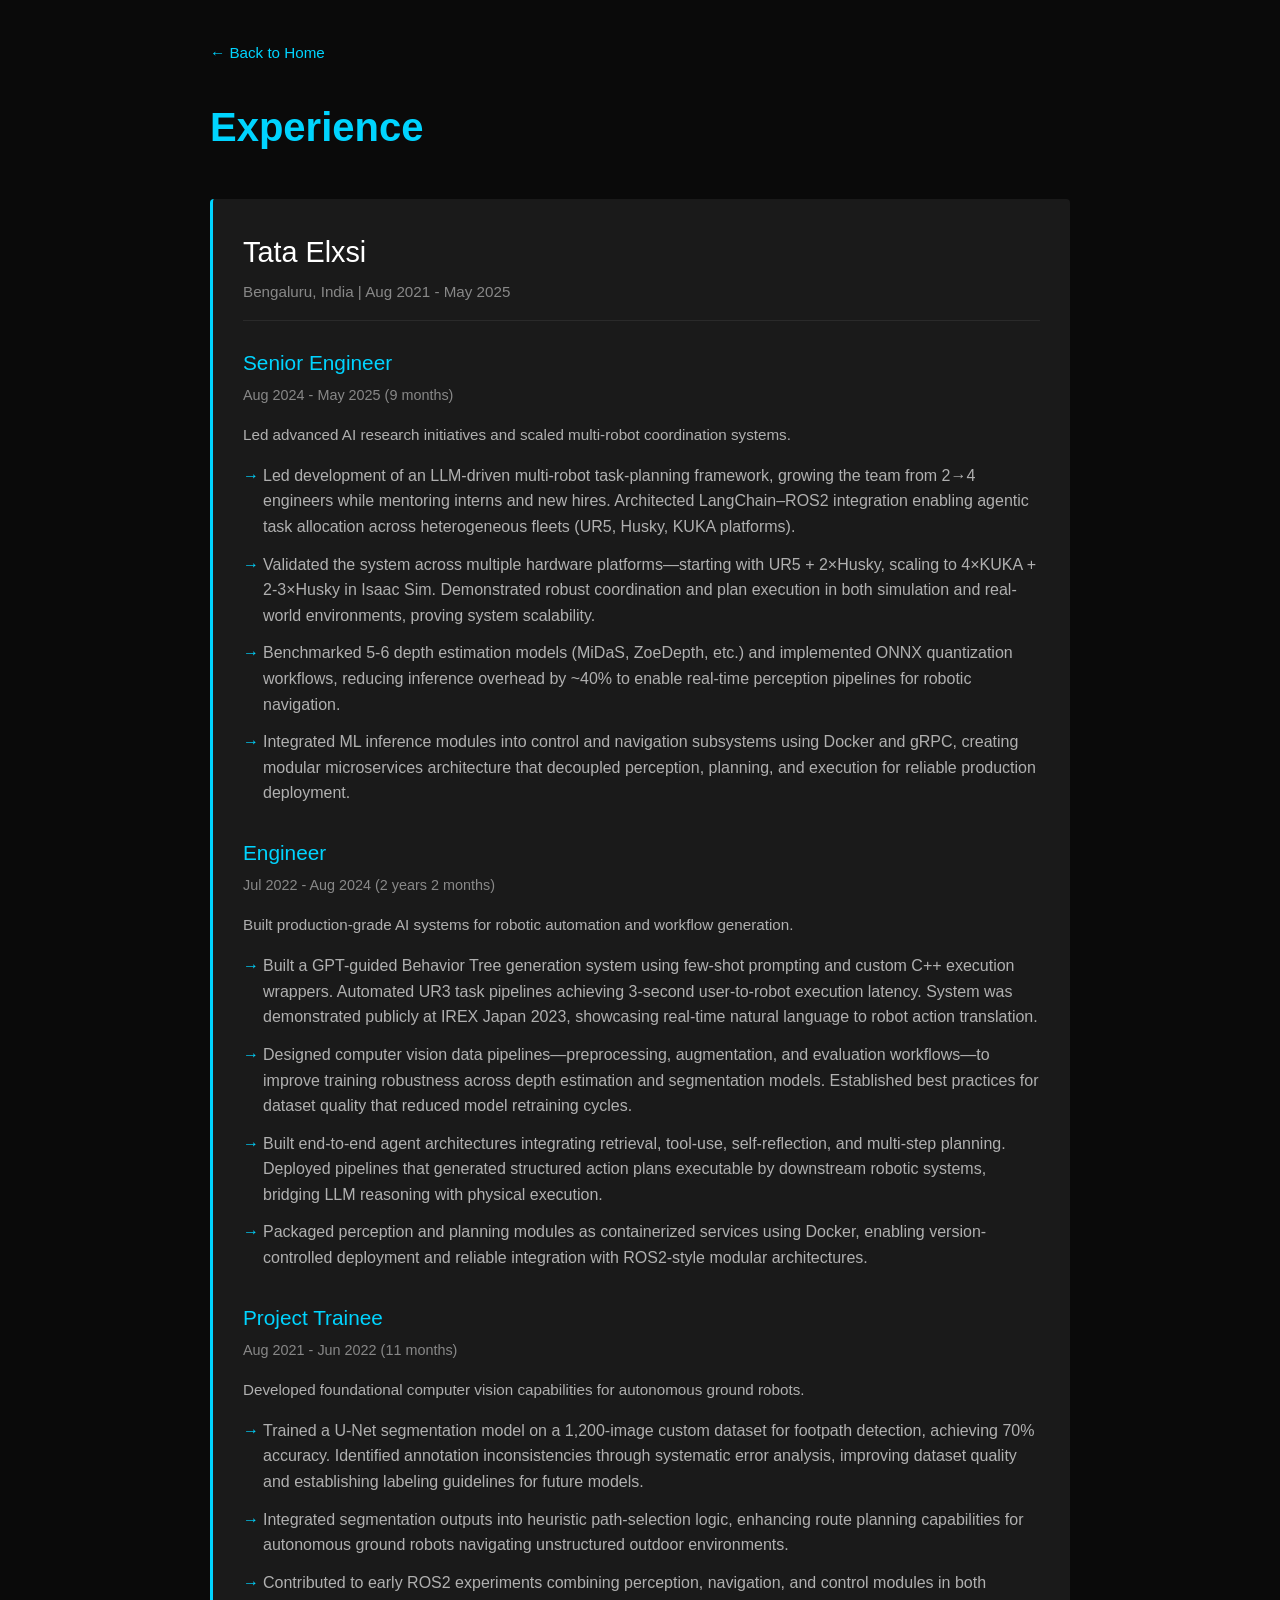
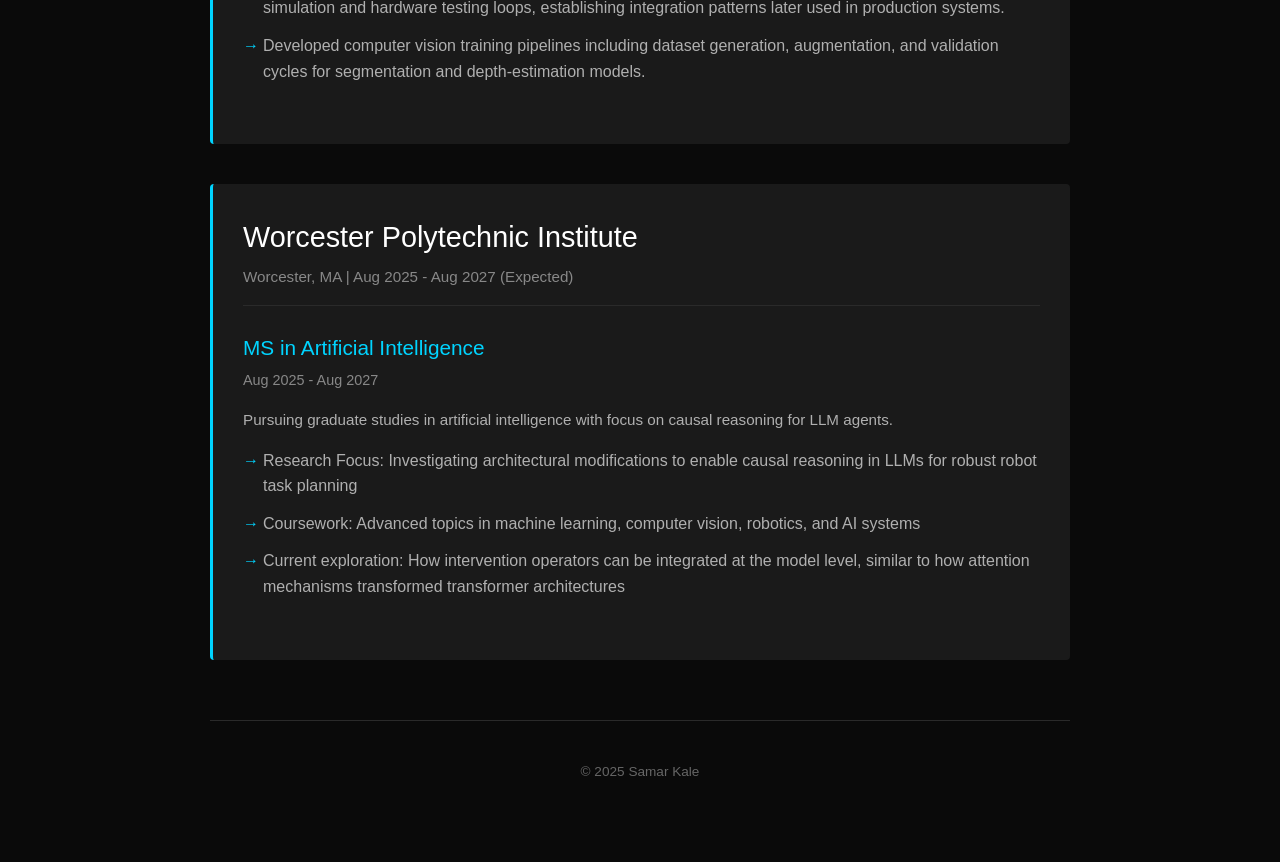
==== experience.html @ 2d6a4603 "init" ====
<!DOCTYPE html>
<html lang="en">
<head>
    <meta charset="UTF-8">
    <meta name="viewport" content="width=device-width, initial-scale=1.0">
    <title>Experience - Samar Kale</title>
    <style>
        * {
            margin: 0;
            padding: 0;
            box-sizing: border-box;
        }

        body {
            font-family: 'Inter', -apple-system, BlinkMacSystemFont, 'Segoe UI', sans-serif;
            background: #0a0a0a;
            color: #e0e0e0;
            line-height: 1.6;
        }

        .container {
            max-width: 900px;
            margin: 0 auto;
            padding: 40px 20px;
        }

        .back-link {
            color: #00d4ff;
            text-decoration: none;
            display: inline-block;
            margin-bottom: 30px;
            font-size: 0.95rem;
        }

        .back-link:hover {
            text-decoration: underline;
        }

        h1 {
            font-size: 2.5rem;
            color: #00d4ff;
            margin-bottom: 40px;
        }

        .experience-block {
            background: #1a1a1a;
            border-left: 3px solid #00d4ff;
            padding: 30px;
            margin-bottom: 40px;
            border-radius: 4px;
        }

        .company-header {
            margin-bottom: 25px;
            border-bottom: 1px solid #2a2a2a;
            padding-bottom: 15px;
        }

        .company-name {
            font-size: 1.8rem;
            color: #ffffff;
            margin-bottom: 5px;
        }

        .company-location {
            color: #888;
            font-size: 0.95rem;
        }

        .role-section {
            margin-bottom: 30px;
        }

        .role-title {
            font-size: 1.3rem;
            color: #00d4ff;
            margin-bottom: 5px;
        }

        .role-period {
            color: #888;
            font-size: 0.9rem;
            margin-bottom: 15px;
        }

        .role-description {
            color: #b0b0b0;
            font-size: 0.95rem;
            margin-bottom: 15px;
            line-height: 1.7;
        }

        .achievements {
            list-style: none;
            margin-left: 0;
        }

        .achievements li {
            color: #b0b0b0;
            margin-bottom: 12px;
            padding-left: 20px;
            position: relative;
        }

        .achievements li:before {
            content: "→";
            color: #00d4ff;
            position: absolute;
            left: 0;
        }

        footer {
            text-align: center;
            padding: 40px 0;
            color: #666;
            font-size: 0.85rem;
            border-top: 1px solid #2a2a2a;
            margin-top: 60px;
        }

        @media (max-width: 768px) {
            h1 {
                font-size: 2rem;
            }
            
            .company-name {
                font-size: 1.5rem;
            }
        }
    </style>
</head>
<body>
    <div class="container">
        <a href="index.html" class="back-link">← Back to Home</a>
        
        <h1>Experience</h1>

        <div class="experience-block">
            <div class="company-header">
                <div class="company-name">Tata Elxsi</div>
                <div class="company-location">Bengaluru, India | Aug 2021 - May 2025</div>
            </div>

            <div class="role-section">
                <div class="role-title">Senior Engineer</div>
                <div class="role-period">Aug 2024 - May 2025 (9 months)</div>
                <div class="role-description">
                    Led advanced AI research initiatives and scaled multi-robot coordination systems.
                </div>
                <ul class="achievements">
                    <li>Led development of an LLM-driven multi-robot task-planning framework, growing the team from 2→4 engineers while mentoring interns and new hires. Architected LangChain–ROS2 integration enabling agentic task allocation across heterogeneous fleets (UR5, Husky, KUKA platforms).</li>
                    <li>Validated the system across multiple hardware platforms—starting with UR5 + 2×Husky, scaling to 4×KUKA + 2-3×Husky in Isaac Sim. Demonstrated robust coordination and plan execution in both simulation and real-world environments, proving system scalability.</li>
                    <li>Benchmarked 5-6 depth estimation models (MiDaS, ZoeDepth, etc.) and implemented ONNX quantization workflows, reducing inference overhead by ~40% to enable real-time perception pipelines for robotic navigation.</li>
                    <li>Integrated ML inference modules into control and navigation subsystems using Docker and gRPC, creating modular microservices architecture that decoupled perception, planning, and execution for reliable production deployment.</li>
                </ul>
            </div>

            <div class="role-section">
                <div class="role-title">Engineer</div>
                <div class="role-period">Jul 2022 - Aug 2024 (2 years 2 months)</div>
                <div class="role-description">
                    Built production-grade AI systems for robotic automation and workflow generation.
                </div>
                <ul class="achievements">
                    <li>Built a GPT-guided Behavior Tree generation system using few-shot prompting and custom C++ execution wrappers. Automated UR3 task pipelines achieving 3-second user-to-robot execution latency. System was demonstrated publicly at IREX Japan 2023, showcasing real-time natural language to robot action translation.</li>
                    <li>Designed computer vision data pipelines—preprocessing, augmentation, and evaluation workflows—to improve training robustness across depth estimation and segmentation models. Established best practices for dataset quality that reduced model retraining cycles.</li>
                    <li>Built end-to-end agent architectures integrating retrieval, tool-use, self-reflection, and multi-step planning. Deployed pipelines that generated structured action plans executable by downstream robotic systems, bridging LLM reasoning with physical execution.</li>
                    <li>Packaged perception and planning modules as containerized services using Docker, enabling version-controlled deployment and reliable integration with ROS2-style modular architectures.</li>
                </ul>
            </div>

            <div class="role-section">
                <div class="role-title">Project Trainee</div>
                <div class="role-period">Aug 2021 - Jun 2022 (11 months)</div>
                <div class="role-description">
                    Developed foundational computer vision capabilities for autonomous ground robots.
                </div>
                <ul class="achievements">
                    <li>Trained a U-Net segmentation model on a 1,200-image custom dataset for footpath detection, achieving 70% accuracy. Identified annotation inconsistencies through systematic error analysis, improving dataset quality and establishing labeling guidelines for future models.</li>
                    <li>Integrated segmentation outputs into heuristic path-selection logic, enhancing route planning capabilities for autonomous ground robots navigating unstructured outdoor environments.</li>
                    <li>Contributed to early ROS2 experiments combining perception, navigation, and control modules in both simulation and hardware testing loops, establishing integration patterns later used in production systems.</li>
                    <li>Developed computer vision training pipelines including dataset generation, augmentation, and validation cycles for segmentation and depth-estimation models.</li>
                </ul>
            </div>
        </div>

        <div class="experience-block">
            <div class="company-header">
                <div class="company-name">Worcester Polytechnic Institute</div>
                <div class="company-location">Worcester, MA | Aug 2025 - Aug 2027 (Expected)</div>
            </div>

            <div class="role-section">
                <div class="role-title">MS in Artificial Intelligence</div>
                <div class="role-period">Aug 2025 - Aug 2027</div>
                <div class="role-description">
                    Pursuing graduate studies in artificial intelligence with focus on causal reasoning for LLM agents.
                </div>
                <ul class="achievements">
                    <li>Research Focus: Investigating architectural modifications to enable causal reasoning in LLMs for robust robot task planning</li>
                    <li>Coursework: Advanced topics in machine learning, computer vision, robotics, and AI systems</li>
                    <li>Current exploration: How intervention operators can be integrated at the model level, similar to how attention mechanisms transformed transformer architectures</li>
                </ul>
            </div>
        </div>

        <footer>
            © 2025 Samar Kale
        </footer>
    </div>
</body>
</html>
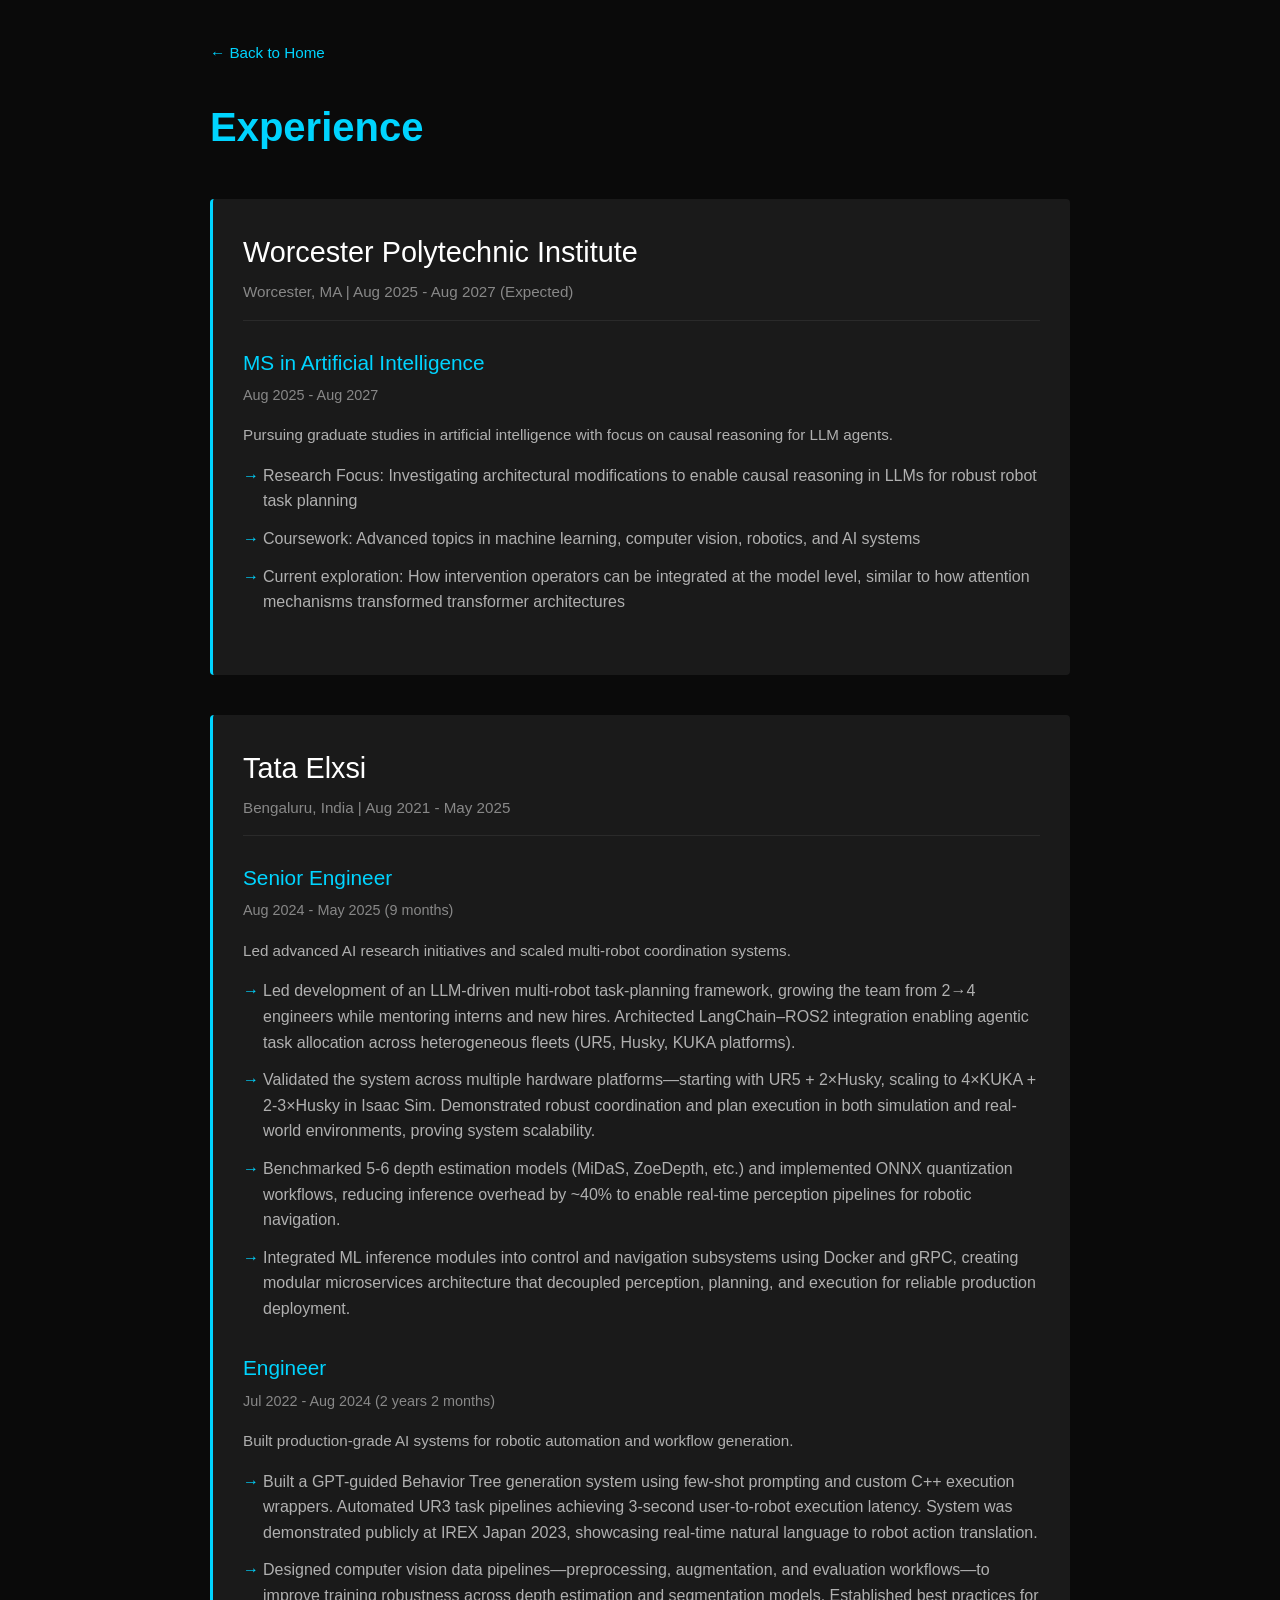
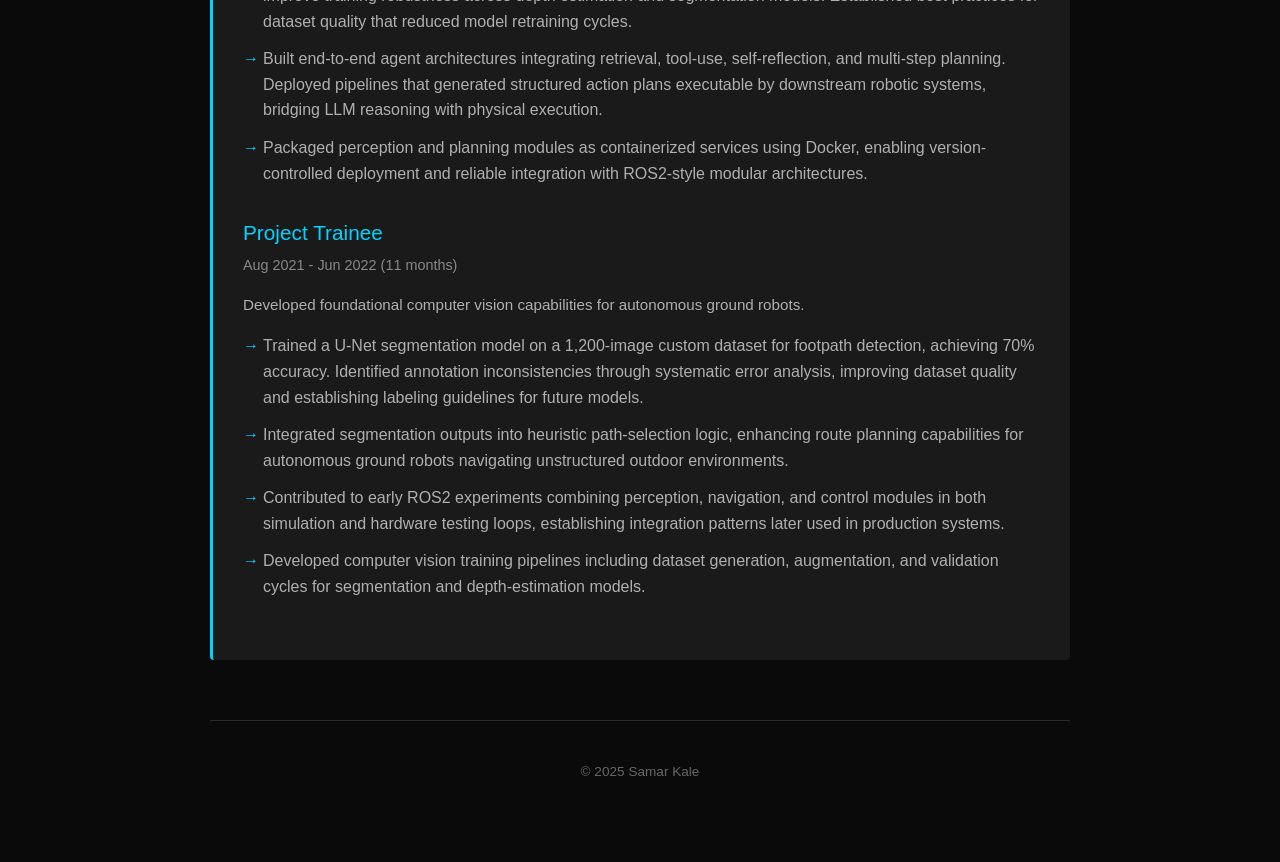
==== commit ca1ccd4f: "Realigned experience. Latest first" ====
--- a/experience.html
+++ b/experience.html
@@ -137,6 +137,26 @@
 
         <div class="experience-block">
             <div class="company-header">
+                <div class="company-name">Worcester Polytechnic Institute</div>
+                <div class="company-location">Worcester, MA | Aug 2025 - Aug 2027 (Expected)</div>
+            </div>
+
+            <div class="role-section">
+                <div class="role-title">MS in Artificial Intelligence</div>
+                <div class="role-period">Aug 2025 - Aug 2027</div>
+                <div class="role-description">
+                    Pursuing graduate studies in artificial intelligence with focus on causal reasoning for LLM agents.
+                </div>
+                <ul class="achievements">
+                    <li>Research Focus: Investigating architectural modifications to enable causal reasoning in LLMs for robust robot task planning</li>
+                    <li>Coursework: Advanced topics in machine learning, computer vision, robotics, and AI systems</li>
+                    <li>Current exploration: How intervention operators can be integrated at the model level, similar to how attention mechanisms transformed transformer architectures</li>
+                </ul>
+            </div>
+        </div>
+
+        <div class="experience-block">
+            <div class="company-header">
                 <div class="company-name">Tata Elxsi</div>
                 <div class="company-location">Bengaluru, India | Aug 2021 - May 2025</div>
             </div>
@@ -180,26 +200,6 @@
                     <li>Integrated segmentation outputs into heuristic path-selection logic, enhancing route planning capabilities for autonomous ground robots navigating unstructured outdoor environments.</li>
                     <li>Contributed to early ROS2 experiments combining perception, navigation, and control modules in both simulation and hardware testing loops, establishing integration patterns later used in production systems.</li>
                     <li>Developed computer vision training pipelines including dataset generation, augmentation, and validation cycles for segmentation and depth-estimation models.</li>
-                </ul>
-            </div>
-        </div>
-
-        <div class="experience-block">
-            <div class="company-header">
-                <div class="company-name">Worcester Polytechnic Institute</div>
-                <div class="company-location">Worcester, MA | Aug 2025 - Aug 2027 (Expected)</div>
-            </div>
-
-            <div class="role-section">
-                <div class="role-title">MS in Artificial Intelligence</div>
-                <div class="role-period">Aug 2025 - Aug 2027</div>
-                <div class="role-description">
-                    Pursuing graduate studies in artificial intelligence with focus on causal reasoning for LLM agents.
-                </div>
-                <ul class="achievements">
-                    <li>Research Focus: Investigating architectural modifications to enable causal reasoning in LLMs for robust robot task planning</li>
-                    <li>Coursework: Advanced topics in machine learning, computer vision, robotics, and AI systems</li>
-                    <li>Current exploration: How intervention operators can be integrated at the model level, similar to how attention mechanisms transformed transformer architectures</li>
                 </ul>
             </div>
         </div>
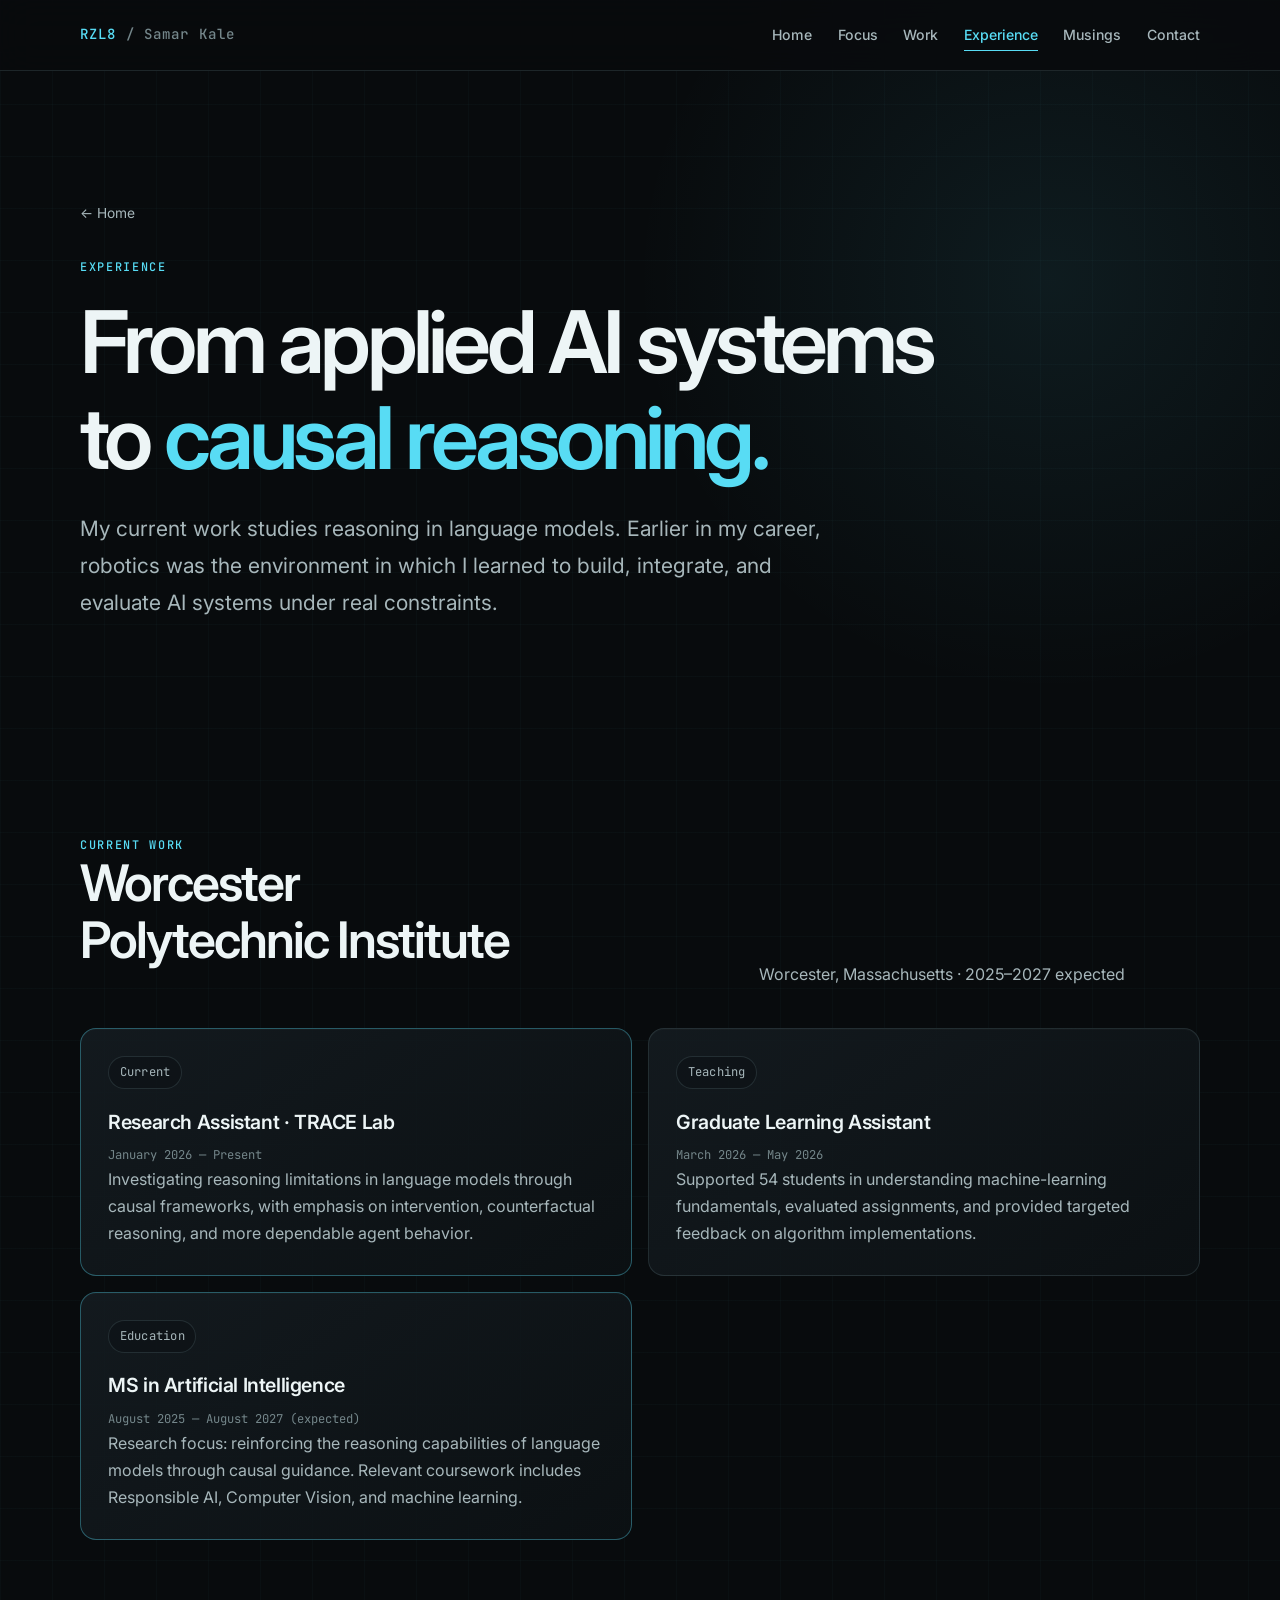
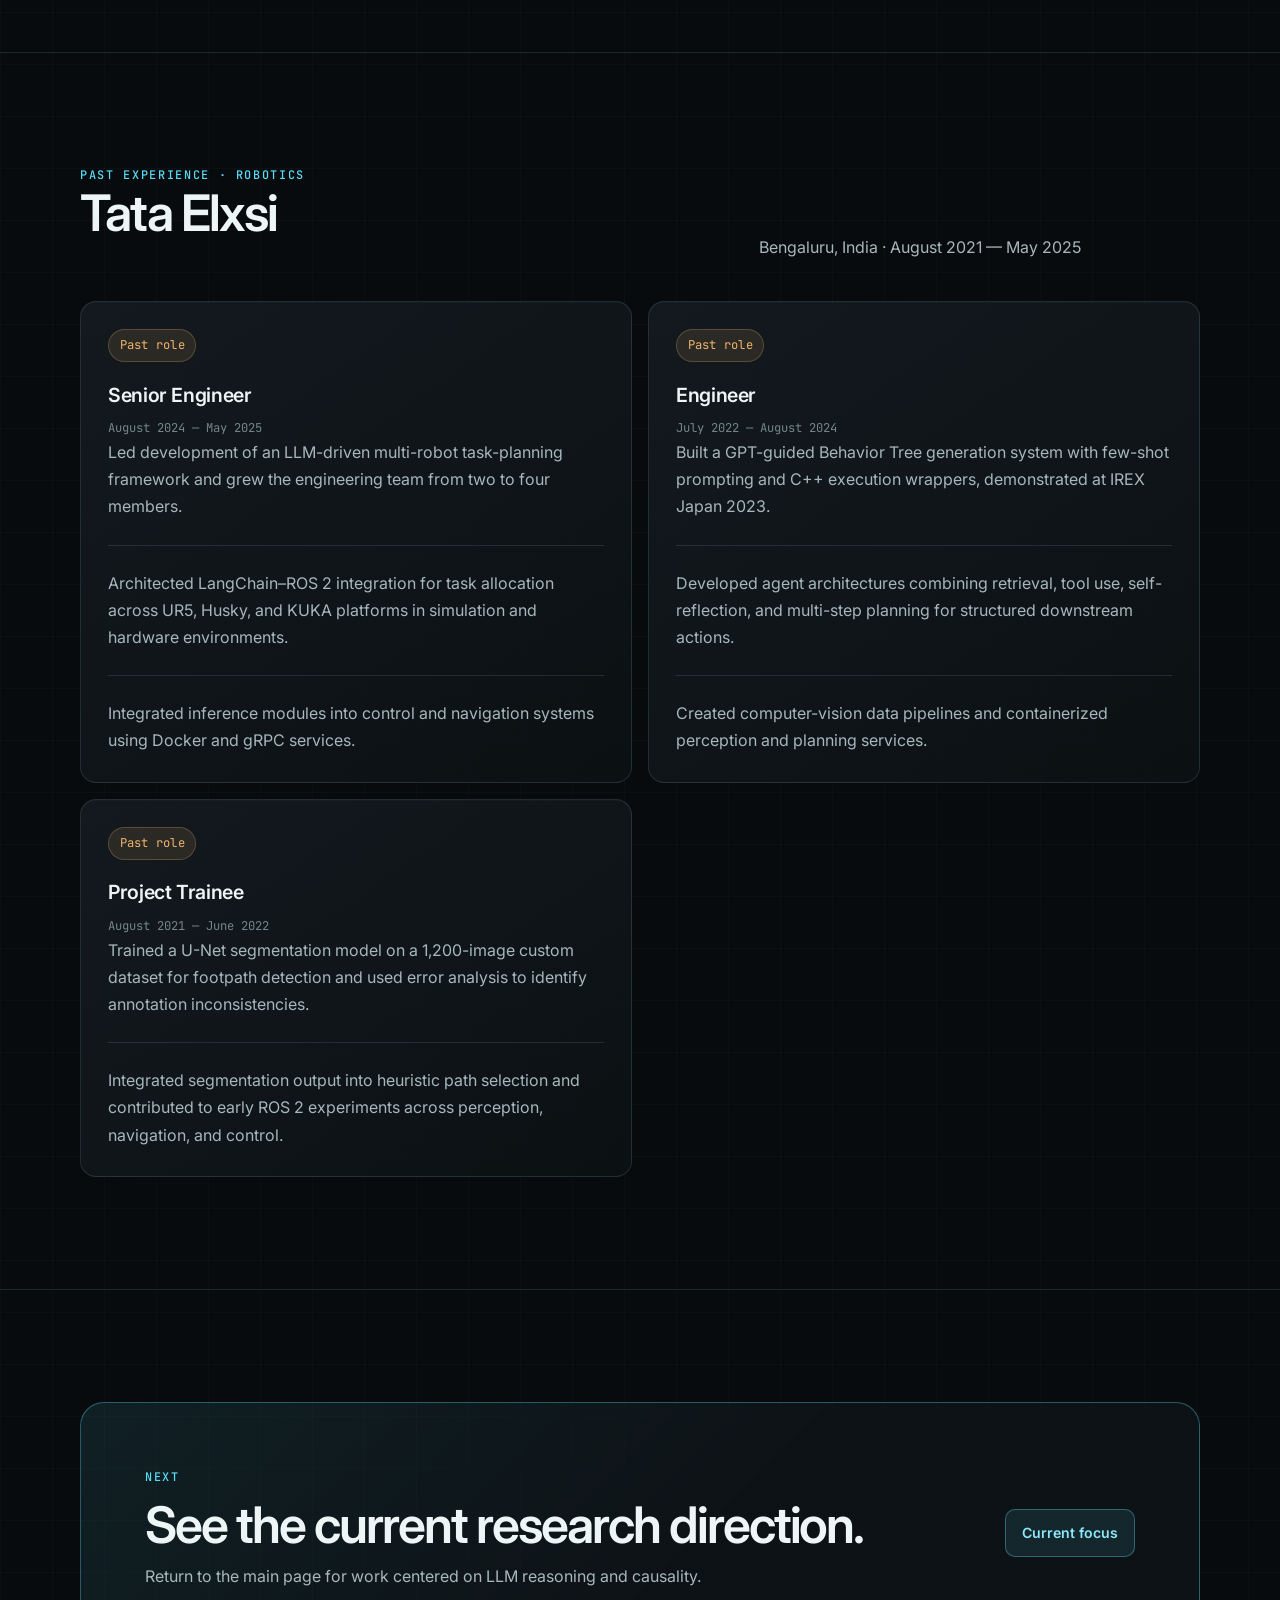
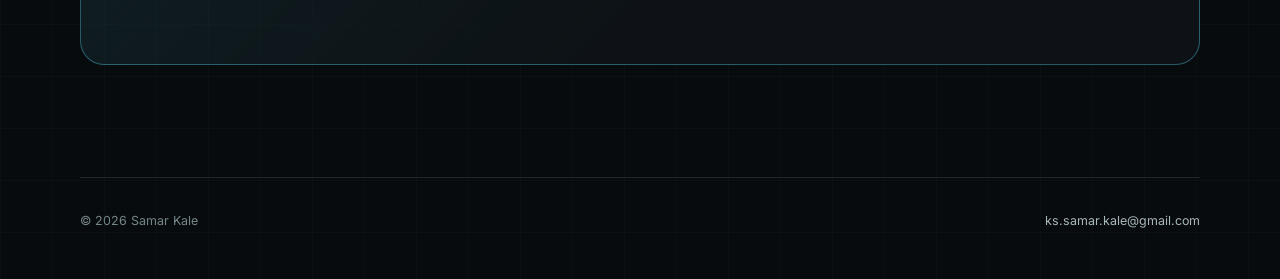
==== commit 7d4a41e0: "Uniform theme and musing update" ====
--- a/experience.html
+++ b/experience.html
@@ -1,212 +1,150 @@
 <!DOCTYPE html>
 <html lang="en">
 <head>
-    <meta charset="UTF-8">
-    <meta name="viewport" content="width=device-width, initial-scale=1.0">
-    <title>Experience - Samar Kale</title>
-    <style>
-        * {
-            margin: 0;
-            padding: 0;
-            box-sizing: border-box;
-        }
-
-        body {
-            font-family: 'Inter', -apple-system, BlinkMacSystemFont, 'Segoe UI', sans-serif;
-            background: #0a0a0a;
-            color: #e0e0e0;
-            line-height: 1.6;
-        }
-
-        .container {
-            max-width: 900px;
-            margin: 0 auto;
-            padding: 40px 20px;
-        }
-
-        .back-link {
-            color: #00d4ff;
-            text-decoration: none;
-            display: inline-block;
-            margin-bottom: 30px;
-            font-size: 0.95rem;
-        }
-
-        .back-link:hover {
-            text-decoration: underline;
-        }
-
-        h1 {
-            font-size: 2.5rem;
-            color: #00d4ff;
-            margin-bottom: 40px;
-        }
-
-        .experience-block {
-            background: #1a1a1a;
-            border-left: 3px solid #00d4ff;
-            padding: 30px;
-            margin-bottom: 40px;
-            border-radius: 4px;
-        }
-
-        .company-header {
-            margin-bottom: 25px;
-            border-bottom: 1px solid #2a2a2a;
-            padding-bottom: 15px;
-        }
-
-        .company-name {
-            font-size: 1.8rem;
-            color: #ffffff;
-            margin-bottom: 5px;
-        }
-
-        .company-location {
-            color: #888;
-            font-size: 0.95rem;
-        }
-
-        .role-section {
-            margin-bottom: 30px;
-        }
-
-        .role-title {
-            font-size: 1.3rem;
-            color: #00d4ff;
-            margin-bottom: 5px;
-        }
-
-        .role-period {
-            color: #888;
-            font-size: 0.9rem;
-            margin-bottom: 15px;
-        }
-
-        .role-description {
-            color: #b0b0b0;
-            font-size: 0.95rem;
-            margin-bottom: 15px;
-            line-height: 1.7;
-        }
-
-        .achievements {
-            list-style: none;
-            margin-left: 0;
-        }
-
-        .achievements li {
-            color: #b0b0b0;
-            margin-bottom: 12px;
-            padding-left: 20px;
-            position: relative;
-        }
-
-        .achievements li:before {
-            content: "→";
-            color: #00d4ff;
-            position: absolute;
-            left: 0;
-        }
-
-        footer {
-            text-align: center;
-            padding: 40px 0;
-            color: #666;
-            font-size: 0.85rem;
-            border-top: 1px solid #2a2a2a;
-            margin-top: 60px;
-        }
-
-        @media (max-width: 768px) {
-            h1 {
-                font-size: 2rem;
-            }
-            
-            .company-name {
-                font-size: 1.5rem;
-            }
-        }
-    </style>
+  <meta charset="UTF-8">
+  <meta name="viewport" content="width=device-width, initial-scale=1.0">
+  <meta name="description" content="Samar Kale's experience in causal reasoning, language models, applied AI, and past robotics systems.">
+  <meta name="theme-color" content="#080b0d">
+  <title>Experience — Samar Kale</title>
+  <link rel="stylesheet" href="theme.css">
+  <script src="site.js" defer></script>
 </head>
 <body>
-    <div class="container">
-        <a href="index.html" class="back-link">← Back to Home</a>
-        
-        <h1>Experience</h1>
+  <a class="skip-link" href="#main-content">Skip to content</a>
 
-        <div class="experience-block">
-            <div class="company-header">
-                <div class="company-name">Worcester Polytechnic Institute</div>
-                <div class="company-location">Worcester, MA | Aug 2025 - Aug 2027 (Expected)</div>
-            </div>
+  <nav class="site-nav" aria-label="Primary navigation">
+    <div class="nav-shell">
+      <a class="nav-logo" href="index.html" aria-label="Samar Kale, home">RZL8 <span>/ Samar Kale</span></a>
+      <button class="nav-toggle" type="button" aria-expanded="false" aria-controls="primary-links" aria-label="Toggle navigation">
+        <span></span><span></span><span></span>
+      </button>
+      <ul class="nav-links" id="primary-links">
+        <li><a href="index.html">Home</a></li>
+        <li><a href="index.html#focus">Focus</a></li>
+        <li><a href="index.html#work">Work</a></li>
+        <li><a href="experience.html" aria-current="page">Experience</a></li>
+        <li><a href="musings.html">Musings</a></li>
+        <li><a href="index.html#contact">Contact</a></li>
+      </ul>
+    </div>
+  </nav>
 
-            <div class="role-section">
-                <div class="role-title">MS in Artificial Intelligence</div>
-                <div class="role-period">Aug 2025 - Aug 2027</div>
-                <div class="role-description">
-                    Pursuing graduate studies in artificial intelligence with focus on causal reasoning for LLM agents.
-                </div>
-                <ul class="achievements">
-                    <li>Research Focus: Investigating architectural modifications to enable causal reasoning in LLMs for robust robot task planning</li>
-                    <li>Coursework: Advanced topics in machine learning, computer vision, robotics, and AI systems</li>
-                    <li>Current exploration: How intervention operators can be integrated at the model level, similar to how attention mechanisms transformed transformer architectures</li>
-                </ul>
-            </div>
+  <main id="main-content">
+    <header class="page-hero page-shell">
+      <a class="breadcrumb" href="index.html">← Home</a>
+      <p class="eyebrow">Experience</p>
+      <h1>From applied AI systems to <span class="accent">causal reasoning.</span></h1>
+      <p class="lead">My current work studies reasoning in language models. Earlier in my career, robotics was the environment in which I learned to build, integrate, and evaluate AI systems under real constraints.</p>
+    </header>
+
+    <section class="section">
+      <div class="page-shell">
+        <div class="section-heading">
+          <div>
+            <p class="eyebrow">Current work</p>
+            <h2>Worcester Polytechnic Institute</h2>
+          </div>
+          <p>Worcester, Massachusetts · 2025–2027 expected</p>
         </div>
 
-        <div class="experience-block">
-            <div class="company-header">
-                <div class="company-name">Tata Elxsi</div>
-                <div class="company-location">Bengaluru, India | Aug 2021 - May 2025</div>
-            </div>
+        <div class="timeline-grid">
+          <article class="timeline-card current">
+            <span class="project-label">Current</span>
+            <h3>Research Assistant · TRACE Lab</h3>
+            <p class="timeline-meta">January 2026 — Present</p>
+            <p>Investigating reasoning limitations in language models through causal frameworks, with emphasis on intervention, counterfactual reasoning, and more dependable agent behavior.</p>
+          </article>
 
-            <div class="role-section">
-                <div class="role-title">Senior Engineer</div>
-                <div class="role-period">Aug 2024 - May 2025 (9 months)</div>
-                <div class="role-description">
-                    Led advanced AI research initiatives and scaled multi-robot coordination systems.
-                </div>
-                <ul class="achievements">
-                    <li>Led development of an LLM-driven multi-robot task-planning framework, growing the team from 2→4 engineers while mentoring interns and new hires. Architected LangChain–ROS2 integration enabling agentic task allocation across heterogeneous fleets (UR5, Husky, KUKA platforms).</li>
-                    <li>Validated the system across multiple hardware platforms—starting with UR5 + 2×Husky, scaling to 4×KUKA + 2-3×Husky in Isaac Sim. Demonstrated robust coordination and plan execution in both simulation and real-world environments, proving system scalability.</li>
-                    <li>Benchmarked 5-6 depth estimation models (MiDaS, ZoeDepth, etc.) and implemented ONNX quantization workflows, reducing inference overhead by ~40% to enable real-time perception pipelines for robotic navigation.</li>
-                    <li>Integrated ML inference modules into control and navigation subsystems using Docker and gRPC, creating modular microservices architecture that decoupled perception, planning, and execution for reliable production deployment.</li>
-                </ul>
-            </div>
+          <article class="timeline-card">
+            <span class="project-label">Teaching</span>
+            <h3>Graduate Learning Assistant</h3>
+            <p class="timeline-meta">March 2026 — May 2026</p>
+            <p>Supported 54 students in understanding machine-learning fundamentals, evaluated assignments, and provided targeted feedback on algorithm implementations.</p>
+          </article>
 
-            <div class="role-section">
-                <div class="role-title">Engineer</div>
-                <div class="role-period">Jul 2022 - Aug 2024 (2 years 2 months)</div>
-                <div class="role-description">
-                    Built production-grade AI systems for robotic automation and workflow generation.
-                </div>
-                <ul class="achievements">
-                    <li>Built a GPT-guided Behavior Tree generation system using few-shot prompting and custom C++ execution wrappers. Automated UR3 task pipelines achieving 3-second user-to-robot execution latency. System was demonstrated publicly at IREX Japan 2023, showcasing real-time natural language to robot action translation.</li>
-                    <li>Designed computer vision data pipelines—preprocessing, augmentation, and evaluation workflows—to improve training robustness across depth estimation and segmentation models. Established best practices for dataset quality that reduced model retraining cycles.</li>
-                    <li>Built end-to-end agent architectures integrating retrieval, tool-use, self-reflection, and multi-step planning. Deployed pipelines that generated structured action plans executable by downstream robotic systems, bridging LLM reasoning with physical execution.</li>
-                    <li>Packaged perception and planning modules as containerized services using Docker, enabling version-controlled deployment and reliable integration with ROS2-style modular architectures.</li>
-                </ul>
-            </div>
+          <article class="timeline-card current">
+            <span class="project-label">Education</span>
+            <h3>MS in Artificial Intelligence</h3>
+            <p class="timeline-meta">August 2025 — August 2027 (expected)</p>
+            <p>Research focus: reinforcing the reasoning capabilities of language models through causal guidance. Relevant coursework includes Responsible AI, Computer Vision, and machine learning.</p>
+          </article>
+        </div>
+      </div>
+    </section>
 
-            <div class="role-section">
-                <div class="role-title">Project Trainee</div>
-                <div class="role-period">Aug 2021 - Jun 2022 (11 months)</div>
-                <div class="role-description">
-                    Developed foundational computer vision capabilities for autonomous ground robots.
-                </div>
-                <ul class="achievements">
-                    <li>Trained a U-Net segmentation model on a 1,200-image custom dataset for footpath detection, achieving 70% accuracy. Identified annotation inconsistencies through systematic error analysis, improving dataset quality and establishing labeling guidelines for future models.</li>
-                    <li>Integrated segmentation outputs into heuristic path-selection logic, enhancing route planning capabilities for autonomous ground robots navigating unstructured outdoor environments.</li>
-                    <li>Contributed to early ROS2 experiments combining perception, navigation, and control modules in both simulation and hardware testing loops, establishing integration patterns later used in production systems.</li>
-                    <li>Developed computer vision training pipelines including dataset generation, augmentation, and validation cycles for segmentation and depth-estimation models.</li>
-                </ul>
-            </div>
+    <section class="section">
+      <div class="page-shell">
+        <div class="section-heading">
+          <div>
+            <p class="eyebrow">Past experience · Robotics</p>
+            <h2>Tata Elxsi</h2>
+          </div>
+          <p>Bengaluru, India · August 2021 — May 2025</p>
         </div>
 
-        <footer>
-            © 2025 Samar Kale
-        </footer>
-    </div>
+        <div class="timeline-grid">
+          <article class="timeline-card">
+            <span class="project-label past">Past role</span>
+            <h3>Senior Engineer</h3>
+            <p class="timeline-meta">August 2024 — May 2025</p>
+            <div class="timeline-role">
+              <p>Led development of an LLM-driven multi-robot task-planning framework and grew the engineering team from two to four members.</p>
+            </div>
+            <div class="timeline-role">
+              <p>Architected LangChain–ROS 2 integration for task allocation across UR5, Husky, and KUKA platforms in simulation and hardware environments.</p>
+            </div>
+            <div class="timeline-role">
+              <p>Integrated inference modules into control and navigation systems using Docker and gRPC services.</p>
+            </div>
+          </article>
+
+          <article class="timeline-card">
+            <span class="project-label past">Past role</span>
+            <h3>Engineer</h3>
+            <p class="timeline-meta">July 2022 — August 2024</p>
+            <div class="timeline-role">
+              <p>Built a GPT-guided Behavior Tree generation system with few-shot prompting and C++ execution wrappers, demonstrated at IREX Japan 2023.</p>
+            </div>
+            <div class="timeline-role">
+              <p>Developed agent architectures combining retrieval, tool use, self-reflection, and multi-step planning for structured downstream actions.</p>
+            </div>
+            <div class="timeline-role">
+              <p>Created computer-vision data pipelines and containerized perception and planning services.</p>
+            </div>
+          </article>
+
+          <article class="timeline-card">
+            <span class="project-label past">Past role</span>
+            <h3>Project Trainee</h3>
+            <p class="timeline-meta">August 2021 — June 2022</p>
+            <div class="timeline-role">
+              <p>Trained a U-Net segmentation model on a 1,200-image custom dataset for footpath detection and used error analysis to identify annotation inconsistencies.</p>
+            </div>
+            <div class="timeline-role">
+              <p>Integrated segmentation output into heuristic path selection and contributed to early ROS 2 experiments across perception, navigation, and control.</p>
+            </div>
+          </article>
+        </div>
+      </div>
+    </section>
+
+    <section class="section">
+      <div class="page-shell">
+        <div class="contact-panel">
+          <div>
+            <p class="eyebrow">Next</p>
+            <h2>See the current research direction.</h2>
+            <p>Return to the main page for work centered on LLM reasoning and causality.</p>
+          </div>
+          <a class="button" href="index.html#focus">Current focus</a>
+        </div>
+      </div>
+    </section>
+  </main>
+
+  <footer class="site-footer">
+    <span>© <span data-current-year>2026</span> Samar Kale</span>
+    <a href="mailto:ks.samar.kale@gmail.com">ks.samar.kale@gmail.com</a>
+  </footer>
 </body>
-</html>+</html>
--- a/theme.css
+++ b/theme.css
@@ -0,0 +1,1072 @@
+@import url('https://fonts.googleapis.com/css2?family=Inter:wght@400;500;600;700&family=JetBrains+Mono:wght@400;500&display=swap');
+
+:root {
+  --bg: #080b0d;
+  --surface: #0e1317;
+  --surface-2: #141b20;
+  --surface-3: #192229;
+  --border: rgba(179, 221, 230, 0.13);
+  --border-strong: rgba(88, 220, 244, 0.36);
+  --text: #edf5f6;
+  --text-soft: #a7b7bb;
+  --text-muted: #74868a;
+  --accent: #58dcf4;
+  --accent-strong: #8be8f8;
+  --accent-dim: rgba(88, 220, 244, 0.1);
+  --warm: #f0b56b;
+  --warm-dim: rgba(240, 181, 107, 0.11);
+  --radius-sm: 10px;
+  --radius: 16px;
+  --radius-lg: 24px;
+  --shadow: 0 24px 70px rgba(0, 0, 0, 0.28);
+  --sans: 'Inter', -apple-system, BlinkMacSystemFont, 'Segoe UI', sans-serif;
+  --mono: 'JetBrains Mono', 'SFMono-Regular', Consolas, monospace;
+  --page: 1120px;
+  --reading: 760px;
+}
+
+*, *::before, *::after {
+  box-sizing: border-box;
+}
+
+html {
+  scroll-behavior: smooth;
+  color-scheme: dark;
+}
+
+body {
+  margin: 0;
+  min-width: 320px;
+  background-color: var(--bg);
+  background-image:
+    radial-gradient(circle at 82% 8%, rgba(88, 220, 244, 0.08), transparent 26rem),
+    linear-gradient(rgba(88, 220, 244, 0.025) 1px, transparent 1px),
+    linear-gradient(90deg, rgba(88, 220, 244, 0.025) 1px, transparent 1px);
+  background-size: auto, 52px 52px, 52px 52px;
+  color: var(--text);
+  font-family: var(--sans);
+  font-size: 16px;
+  line-height: 1.7;
+}
+
+body.nav-open {
+  overflow: hidden;
+}
+
+a {
+  color: inherit;
+}
+
+button, input, textarea, select {
+  font: inherit;
+}
+
+img, svg {
+  display: block;
+  max-width: 100%;
+}
+
+:focus-visible {
+  outline: 3px solid rgba(88, 220, 244, 0.65);
+  outline-offset: 4px;
+}
+
+::selection {
+  background: var(--accent);
+  color: var(--bg);
+}
+
+.skip-link {
+  position: fixed;
+  top: 0.75rem;
+  left: 0.75rem;
+  z-index: 1000;
+  transform: translateY(-160%);
+  padding: 0.7rem 1rem;
+  border-radius: var(--radius-sm);
+  background: var(--accent);
+  color: var(--bg);
+  font-weight: 700;
+  text-decoration: none;
+}
+
+.skip-link:focus {
+  transform: translateY(0);
+}
+
+.site-nav {
+  position: sticky;
+  top: 0;
+  z-index: 100;
+  border-bottom: 1px solid var(--border);
+  background: rgba(8, 11, 13, 0.88);
+  backdrop-filter: blur(18px);
+}
+
+.nav-shell {
+  width: min(calc(100% - 2rem), var(--page));
+  min-height: 70px;
+  margin: 0 auto;
+  display: flex;
+  align-items: center;
+  justify-content: space-between;
+  gap: 2rem;
+}
+
+.nav-logo {
+  color: var(--accent);
+  font-family: var(--mono);
+  font-size: 0.88rem;
+  font-weight: 500;
+  letter-spacing: 0.08em;
+  text-decoration: none;
+}
+
+.nav-logo span {
+  color: var(--text-muted);
+}
+
+.nav-links {
+  display: flex;
+  align-items: center;
+  gap: clamp(1rem, 2vw, 1.8rem);
+  margin: 0;
+  padding: 0;
+  list-style: none;
+}
+
+.nav-links a {
+  position: relative;
+  color: var(--text-soft);
+  font-size: 0.88rem;
+  font-weight: 500;
+  text-decoration: none;
+  transition: color 160ms ease;
+}
+
+.nav-links a::after {
+  content: '';
+  position: absolute;
+  right: 0;
+  bottom: -0.5rem;
+  left: 0;
+  height: 1px;
+  background: var(--accent);
+  transform: scaleX(0);
+  transition: transform 160ms ease;
+}
+
+.nav-links a:hover,
+.nav-links a[aria-current='page'] {
+  color: var(--accent);
+}
+
+.nav-links a:hover::after,
+.nav-links a[aria-current='page']::after {
+  transform: scaleX(1);
+}
+
+.nav-toggle {
+  display: none;
+  width: 44px;
+  height: 44px;
+  padding: 11px 9px;
+  border: 1px solid var(--border);
+  border-radius: var(--radius-sm);
+  background: var(--surface);
+  cursor: pointer;
+}
+
+.nav-toggle span {
+  display: block;
+  height: 2px;
+  margin: 4px 0;
+  border-radius: 10px;
+  background: var(--accent);
+  transition: transform 180ms ease, opacity 180ms ease;
+}
+
+.nav-toggle[aria-expanded='true'] span:nth-child(1) {
+  transform: translateY(6px) rotate(45deg);
+}
+
+.nav-toggle[aria-expanded='true'] span:nth-child(2) {
+  opacity: 0;
+}
+
+.nav-toggle[aria-expanded='true'] span:nth-child(3) {
+  transform: translateY(-6px) rotate(-45deg);
+}
+
+.page-shell {
+  width: min(calc(100% - 2rem), var(--page));
+  margin: 0 auto;
+}
+
+.reading-shell {
+  width: min(calc(100% - 2rem), var(--reading));
+  margin: 0 auto;
+}
+
+.section {
+  padding: clamp(4.5rem, 9vw, 7rem) 0;
+  scroll-margin-top: 72px;
+}
+
+.section + .section {
+  border-top: 1px solid var(--border);
+}
+
+.eyebrow {
+  margin: 0 0 1rem;
+  color: var(--accent);
+  font-family: var(--mono);
+  font-size: 0.74rem;
+  font-weight: 500;
+  letter-spacing: 0.14em;
+  text-transform: uppercase;
+}
+
+h1, h2, h3, p {
+  margin-top: 0;
+}
+
+h1, h2, h3 {
+  color: var(--text);
+  line-height: 1.12;
+  text-wrap: balance;
+}
+
+h1 {
+  margin-bottom: 1.5rem;
+  font-size: clamp(2.8rem, 8vw, 6.5rem);
+  font-weight: 600;
+  letter-spacing: -0.055em;
+}
+
+h2 {
+  margin-bottom: 1.25rem;
+  font-size: clamp(2rem, 4vw, 3.15rem);
+  font-weight: 600;
+  letter-spacing: -0.04em;
+}
+
+h3 {
+  margin-bottom: 0.75rem;
+  font-size: 1.22rem;
+  font-weight: 600;
+  letter-spacing: -0.02em;
+}
+
+p {
+  color: var(--text-soft);
+}
+
+.accent {
+  color: var(--accent);
+}
+
+.lead {
+  max-width: 760px;
+  font-size: clamp(1.08rem, 2vw, 1.32rem);
+  line-height: 1.75;
+}
+
+.section-heading {
+  display: grid;
+  grid-template-columns: minmax(0, 1fr) minmax(260px, 0.7fr);
+  gap: 3rem;
+  align-items: end;
+  margin-bottom: 2.5rem;
+}
+
+.section-heading p {
+  margin-bottom: 0;
+}
+
+.section-heading.single {
+  grid-template-columns: minmax(0, 760px);
+}
+
+.hero {
+  min-height: calc(100vh - 70px);
+  display: grid;
+  align-content: center;
+  padding: clamp(5rem, 11vw, 9rem) 0;
+}
+
+.hero h1 {
+  max-width: 980px;
+}
+
+.hero .hero-name {
+  margin-bottom: 1rem;
+  font-size: clamp(2.7rem, 7vw, 5.7rem);
+}
+
+.hero-statement {
+  margin-bottom: 1.25rem;
+  color: var(--text);
+  font-size: clamp(1.5rem, 3.5vw, 2.5rem);
+  font-weight: 500;
+  letter-spacing: -0.035em;
+  line-height: 1.2;
+}
+
+.hero-copy {
+  max-width: 800px;
+  margin-bottom: 2rem;
+  color: var(--text-soft);
+  font-size: clamp(1.08rem, 2vw, 1.3rem);
+}
+
+.hero-copy strong {
+  color: var(--text);
+  font-weight: 500;
+}
+
+.hero-meta,
+.button-row,
+.chip-row {
+  display: flex;
+  flex-wrap: wrap;
+  align-items: center;
+  gap: 0.75rem;
+}
+
+.hero-meta {
+  margin-bottom: 2rem;
+}
+
+.status-pill,
+.meta-pill,
+.chip,
+.project-label {
+  display: inline-flex;
+  align-items: center;
+  gap: 0.55rem;
+  border: 1px solid var(--border);
+  border-radius: 999px;
+  background: rgba(14, 19, 23, 0.76);
+  color: var(--text-soft);
+  font-family: var(--mono);
+  font-size: 0.76rem;
+  letter-spacing: 0.02em;
+}
+
+.status-pill,
+.meta-pill {
+  padding: 0.55rem 0.85rem;
+}
+
+.status-pill {
+  border-color: var(--border-strong);
+  color: var(--accent-strong);
+}
+
+.status-dot {
+  width: 7px;
+  height: 7px;
+  border-radius: 50%;
+  background: var(--accent);
+  box-shadow: 0 0 0 5px rgba(88, 220, 244, 0.08);
+}
+
+.button {
+  display: inline-flex;
+  align-items: center;
+  justify-content: center;
+  min-height: 46px;
+  padding: 0.7rem 1rem;
+  border: 1px solid var(--border-strong);
+  border-radius: var(--radius-sm);
+  background: var(--accent-dim);
+  color: var(--accent-strong);
+  font-size: 0.88rem;
+  font-weight: 600;
+  text-decoration: none;
+  transition: transform 160ms ease, border-color 160ms ease, background 160ms ease;
+}
+
+.button:hover {
+  transform: translateY(-2px);
+  border-color: var(--accent);
+  background: rgba(88, 220, 244, 0.15);
+}
+
+.button.secondary {
+  border-color: var(--border);
+  background: var(--surface);
+  color: var(--text-soft);
+}
+
+.button.secondary:hover {
+  border-color: var(--border-strong);
+  color: var(--text);
+}
+
+.focus-grid,
+.project-grid,
+.timeline-grid,
+.metric-grid {
+  display: grid;
+  gap: 1rem;
+}
+
+.focus-grid {
+  grid-template-columns: repeat(3, minmax(0, 1fr));
+}
+
+.focus-card,
+.project-card,
+.timeline-card,
+.detail-card,
+.metric-card {
+  border: 1px solid var(--border);
+  border-radius: var(--radius);
+  background: linear-gradient(145deg, rgba(20, 27, 32, 0.94), rgba(12, 17, 20, 0.94));
+  box-shadow: 0 1px 0 rgba(255, 255, 255, 0.02) inset;
+}
+
+.focus-card {
+  min-height: 250px;
+  padding: 1.6rem;
+}
+
+.focus-compact .focus-card {
+  min-height: 0;
+  padding: 1.5rem;
+}
+
+.focus-compact .card-index {
+  margin-bottom: 1.5rem;
+}
+
+.card-index {
+  display: block;
+  margin-bottom: 3rem;
+  color: var(--accent);
+  font-family: var(--mono);
+  font-size: 0.74rem;
+}
+
+.focus-card p,
+.timeline-card p,
+.detail-card p {
+  margin-bottom: 0;
+}
+
+.chip-row {
+  margin-top: 1.5rem;
+}
+
+.toolkit {
+  margin-top: 1.25rem;
+  padding: 1.4rem 1.5rem 1.5rem;
+  border: 1px solid var(--border-strong);
+  border-radius: var(--radius);
+  background: linear-gradient(135deg, rgba(88, 220, 244, 0.12), rgba(20, 27, 32, 0.96));
+  box-shadow: 0 18px 45px rgba(0, 0, 0, 0.18);
+}
+
+.toolkit .chip-row {
+  margin-top: 0.8rem;
+}
+
+.toolkit .chip {
+  border-color: rgba(139, 232, 248, 0.36);
+  background: rgba(8, 11, 13, 0.64);
+  color: var(--text);
+}
+
+.toolkit-label,
+.quote-source {
+  margin: 0;
+  color: var(--accent);
+  font-family: var(--mono);
+  font-size: 0.76rem;
+  letter-spacing: 0.08em;
+  text-transform: uppercase;
+}
+
+.quote-source cite {
+  margin-left: 0.25rem;
+  color: var(--text-muted);
+  font-style: normal;
+}
+
+.chip {
+  padding: 0.38rem 0.7rem;
+}
+
+.project-grid {
+  grid-template-columns: repeat(2, minmax(0, 1fr));
+}
+
+.project-card {
+  position: relative;
+  min-height: 300px;
+  padding: 1.8rem;
+  overflow: hidden;
+  transition: transform 180ms ease, border-color 180ms ease;
+}
+
+.project-card:hover {
+  transform: translateY(-4px);
+  border-color: var(--border-strong);
+}
+
+.project-card.featured {
+  grid-column: 1 / -1;
+  min-height: 360px;
+  padding-right: min(42%, 30rem);
+}
+
+.project-card.featured::after {
+  content: '';
+  position: absolute;
+  top: 15%;
+  right: 7%;
+  width: min(28vw, 260px);
+  aspect-ratio: 1;
+  border: 1px solid var(--border-strong);
+  border-radius: 50%;
+  background:
+    radial-gradient(circle at 32% 30%, var(--accent) 0 5px, transparent 6px),
+    radial-gradient(circle at 70% 38%, var(--accent) 0 5px, transparent 6px),
+    radial-gradient(circle at 48% 72%, var(--accent) 0 5px, transparent 6px),
+    linear-gradient(135deg, transparent 49.7%, rgba(88, 220, 244, 0.35) 50%, transparent 50.3%);
+  box-shadow: 0 0 80px rgba(88, 220, 244, 0.08);
+}
+
+.project-label {
+  margin-bottom: 1.4rem;
+  padding: 0.32rem 0.65rem;
+}
+
+.project-label.past {
+  border-color: rgba(240, 181, 107, 0.25);
+  background: var(--warm-dim);
+  color: var(--warm);
+}
+
+.project-card p {
+  max-width: 660px;
+}
+
+.project-card-link {
+  display: inline-flex;
+  align-items: center;
+  gap: 0.4rem;
+  margin-top: 1.25rem;
+  color: var(--accent);
+  font-size: 0.88rem;
+  font-weight: 600;
+  text-decoration: none;
+}
+
+.project-card-link::after {
+  content: '↗';
+}
+
+.project-card-link.internal::after {
+  content: '→';
+}
+
+.timeline-grid {
+  grid-template-columns: repeat(2, minmax(0, 1fr));
+}
+
+.timeline-card {
+  padding: 1.7rem;
+}
+
+.timeline-card.current {
+  border-color: var(--border-strong);
+}
+
+.timeline-meta {
+  margin-bottom: 1rem;
+  color: var(--text-muted);
+  font-family: var(--mono);
+  font-size: 0.76rem;
+}
+
+.timeline-role + .timeline-role {
+  margin-top: 1.5rem;
+  padding-top: 1.5rem;
+  border-top: 1px solid var(--border);
+}
+
+.timeline-role h3 {
+  margin-bottom: 0.35rem;
+}
+
+.timeline-role .role-date {
+  display: block;
+  margin-bottom: 0.6rem;
+  color: var(--text-muted);
+  font-family: var(--mono);
+  font-size: 0.73rem;
+}
+
+.contact-panel {
+  display: grid;
+  grid-template-columns: minmax(0, 1.3fr) auto;
+  gap: 2rem;
+  align-items: center;
+  padding: clamp(2rem, 6vw, 4rem);
+  border: 1px solid var(--border-strong);
+  border-radius: var(--radius-lg);
+  background: linear-gradient(135deg, rgba(88, 220, 244, 0.1), rgba(14, 19, 23, 0.92) 55%);
+}
+
+.contact-panel h2,
+.contact-panel p {
+  margin-bottom: 0.6rem;
+}
+
+.page-hero {
+  padding: clamp(4.5rem, 10vw, 8rem) 0 clamp(3rem, 7vw, 5rem);
+}
+
+.page-hero h1 {
+  max-width: 920px;
+  font-size: clamp(2.6rem, 7vw, 5.4rem);
+}
+
+.breadcrumb {
+  display: inline-flex;
+  margin-bottom: 2rem;
+  color: var(--text-soft);
+  font-size: 0.86rem;
+  text-decoration: none;
+}
+
+.breadcrumb:hover {
+  color: var(--accent);
+}
+
+.detail-layout {
+  display: grid;
+  grid-template-columns: minmax(0, 1fr) 260px;
+  gap: clamp(2.5rem, 7vw, 6rem);
+  align-items: start;
+}
+
+.prose section {
+  margin-bottom: 3.5rem;
+  scroll-margin-top: 90px;
+}
+
+.prose h2 {
+  margin-bottom: 1rem;
+  font-size: clamp(1.55rem, 3vw, 2rem);
+  letter-spacing: -0.03em;
+}
+
+.prose p,
+.prose li {
+  color: var(--text-soft);
+}
+
+.prose ul {
+  margin: 1rem 0 0;
+  padding-left: 1.2rem;
+}
+
+.prose li {
+  margin-bottom: 0.7rem;
+  padding-left: 0.25rem;
+}
+
+.detail-aside {
+  position: sticky;
+  top: 100px;
+}
+
+.detail-card {
+  padding: 1.4rem;
+}
+
+.detail-list {
+  margin: 0;
+  padding: 0;
+  list-style: none;
+}
+
+.detail-list li {
+  padding: 0.85rem 0;
+  border-bottom: 1px solid var(--border);
+  color: var(--text-soft);
+  font-size: 0.88rem;
+}
+
+.detail-list li:last-child {
+  border-bottom: 0;
+}
+
+.detail-list strong {
+  display: block;
+  margin-bottom: 0.2rem;
+  color: var(--text);
+  font-size: 0.78rem;
+}
+
+.note {
+  padding: 1.2rem 1.3rem;
+  border-left: 2px solid var(--accent);
+  border-radius: 0 var(--radius-sm) var(--radius-sm) 0;
+  background: var(--accent-dim);
+  color: var(--text-soft);
+  font-size: 0.9rem;
+}
+
+.site-footer {
+  width: min(calc(100% - 2rem), var(--page));
+  margin: 0 auto;
+  padding: 2rem 0 3rem;
+  border-top: 1px solid var(--border);
+  display: flex;
+  justify-content: space-between;
+  gap: 1rem;
+  color: var(--text-muted);
+  font-size: 0.78rem;
+}
+
+.site-footer a {
+  color: var(--text-soft);
+  text-decoration: none;
+}
+
+.site-footer a:hover {
+  color: var(--accent);
+}
+
+/* Musings */
+.musings-header {
+  padding-bottom: 3rem;
+}
+
+.filter-row {
+  display: flex;
+  flex-wrap: wrap;
+  gap: 0.55rem;
+  margin-top: 2rem;
+}
+
+.filter-btn,
+.mode-btn {
+  padding: 0.45rem 0.85rem;
+  border: 1px solid var(--border);
+  border-radius: 999px;
+  background: var(--surface);
+  color: var(--text-soft);
+  cursor: pointer;
+  font-family: var(--mono);
+  font-size: 0.74rem;
+}
+
+.filter-btn:hover,
+.filter-btn[aria-pressed='true'],
+.mode-btn:hover,
+.mode-btn[aria-pressed='true'] {
+  border-color: var(--border-strong);
+  background: var(--accent-dim);
+  color: var(--accent);
+}
+
+.musings-grid {
+  display: grid;
+  grid-template-columns: repeat(auto-fill, minmax(280px, 1fr));
+  gap: 1rem;
+  padding-bottom: clamp(4rem, 10vw, 8rem);
+}
+
+.musing-card {
+  width: 100%;
+  min-height: 310px;
+  padding: 0;
+  overflow: hidden;
+  border: 1px solid var(--border);
+  border-radius: var(--radius);
+  background: var(--surface);
+  color: inherit;
+  text-align: left;
+  cursor: pointer;
+  transition: transform 180ms ease, border-color 180ms ease;
+}
+
+.musing-card:hover {
+  transform: translateY(-4px);
+  border-color: var(--border-strong);
+}
+
+.musing-image,
+.musing-image-placeholder {
+  width: 100%;
+  aspect-ratio: 16 / 7;
+  object-fit: cover;
+  background:
+    radial-gradient(circle at 72% 30%, rgba(88, 220, 244, 0.22), transparent 20%),
+    linear-gradient(135deg, #111a1f, #0b0f12);
+}
+
+.musing-card-body {
+  padding: 1.35rem;
+}
+
+.musing-card-meta,
+.dialog-meta {
+  display: flex;
+  flex-wrap: wrap;
+  align-items: center;
+  gap: 0.55rem;
+  margin-bottom: 1rem;
+  color: var(--text-muted);
+  font-family: var(--mono);
+  font-size: 0.7rem;
+}
+
+.tag-list {
+  display: flex;
+  flex-wrap: wrap;
+  gap: 0.35rem;
+}
+
+.tag {
+  padding: 0.16rem 0.5rem;
+  border: 1px solid var(--border-strong);
+  border-radius: 999px;
+  background: var(--accent-dim);
+  color: var(--accent);
+}
+
+.musing-card h2 {
+  margin-bottom: 0.65rem;
+  font-size: 1.25rem;
+  letter-spacing: -0.02em;
+}
+
+.musing-card p {
+  margin-bottom: 0;
+  font-size: 0.88rem;
+  line-height: 1.7;
+  white-space: pre-line;
+}
+
+.empty-state {
+  grid-column: 1 / -1;
+  padding: 3rem;
+  border: 1px dashed var(--border);
+  border-radius: var(--radius);
+  text-align: center;
+}
+
+.musing-dialog {
+  width: min(calc(100% - 2rem), 760px);
+  max-height: calc(100vh - 2rem);
+  margin: auto;
+  padding: 0;
+  overflow: auto;
+  border: 1px solid var(--border-strong);
+  border-radius: var(--radius-lg);
+  background: var(--surface);
+  color: var(--text);
+  box-shadow: var(--shadow);
+}
+
+.musing-dialog::backdrop {
+  background: rgba(2, 4, 5, 0.82);
+  backdrop-filter: blur(8px);
+}
+
+.dialog-cover,
+.dialog-cover-placeholder {
+  width: 100%;
+  aspect-ratio: 21 / 7;
+  object-fit: cover;
+  background: linear-gradient(135deg, #111a1f, #0b0f12);
+}
+
+.dialog-body {
+  padding: clamp(1.3rem, 5vw, 2.6rem);
+}
+
+.dialog-toolbar {
+  display: flex;
+  align-items: center;
+  justify-content: space-between;
+  gap: 1rem;
+  margin-bottom: 1.8rem;
+}
+
+.mode-group {
+  display: flex;
+  gap: 0.45rem;
+}
+
+.dialog-close {
+  width: 42px;
+  height: 42px;
+  border: 1px solid var(--border);
+  border-radius: 50%;
+  background: var(--surface-2);
+  color: var(--text-soft);
+  cursor: pointer;
+  font-size: 1.4rem;
+}
+
+.dialog-close:hover {
+  border-color: var(--border-strong);
+  color: var(--text);
+}
+
+.dialog-title {
+  margin-bottom: 0.7rem;
+  font-size: clamp(2rem, 6vw, 3rem);
+}
+
+.musing-content {
+  padding-top: 1.8rem;
+  border-top: 1px solid var(--border);
+  color: var(--text-soft);
+  font-size: 1rem;
+  line-height: 1.9;
+}
+
+.musing-content p {
+  margin-bottom: 1.35rem;
+  color: inherit;
+  white-space: pre-line;
+}
+
+.musing-content.raw {
+  font-family: var(--mono);
+  font-size: 0.88rem;
+  color: #cbbda8;
+}
+
+@media (max-width: 820px) {
+  .nav-toggle {
+    display: block;
+  }
+
+  .nav-links {
+    position: fixed;
+    top: 70px;
+    right: 0;
+    left: 0;
+    display: grid;
+    gap: 0;
+    padding: 0.75rem 1rem 1rem;
+    border-bottom: 1px solid var(--border);
+    background: rgba(8, 11, 13, 0.98);
+    transform: translateY(-130%);
+    visibility: hidden;
+    transition: transform 180ms ease, visibility 180ms ease;
+  }
+
+  .nav-links.open {
+    transform: translateY(0);
+    visibility: visible;
+  }
+
+  .nav-links a {
+    display: block;
+    padding: 0.9rem 0.35rem;
+    border-bottom: 1px solid var(--border);
+  }
+
+  .nav-links li:last-child a {
+    border-bottom: 0;
+  }
+
+  .nav-links a::after {
+    display: none;
+  }
+
+  .section-heading,
+  .contact-panel,
+  .detail-layout {
+    grid-template-columns: 1fr;
+  }
+
+  .focus-grid {
+    grid-template-columns: 1fr;
+  }
+
+  .focus-card {
+    min-height: auto;
+  }
+
+  .card-index {
+    margin-bottom: 1.5rem;
+  }
+
+  .detail-aside {
+    position: static;
+  }
+}
+
+@media (max-width: 640px) {
+  .page-shell,
+  .reading-shell,
+  .nav-shell,
+  .site-footer {
+    width: min(calc(100% - 1.25rem), var(--page));
+  }
+
+  .hero {
+    min-height: auto;
+  }
+
+  .project-grid,
+  .timeline-grid {
+    grid-template-columns: 1fr;
+  }
+
+  .project-card.featured {
+    grid-column: auto;
+    min-height: 420px;
+    padding-right: 1.4rem;
+    padding-bottom: 12rem;
+  }
+
+  .project-card.featured::after {
+    top: auto;
+    right: 50%;
+    bottom: 2rem;
+    width: 150px;
+    transform: translateX(50%);
+  }
+
+  .button-row .button {
+    width: 100%;
+  }
+
+  .contact-panel .button {
+    width: 100%;
+  }
+
+  .site-footer {
+    flex-direction: column;
+  }
+
+  .dialog-toolbar {
+    align-items: flex-start;
+  }
+}
+
+@media (prefers-reduced-motion: reduce) {
+  html {
+    scroll-behavior: auto;
+  }
+
+  *, *::before, *::after {
+    scroll-behavior: auto !important;
+    transition-duration: 0.01ms !important;
+    animation-duration: 0.01ms !important;
+    animation-iteration-count: 1 !important;
+  }
+}
